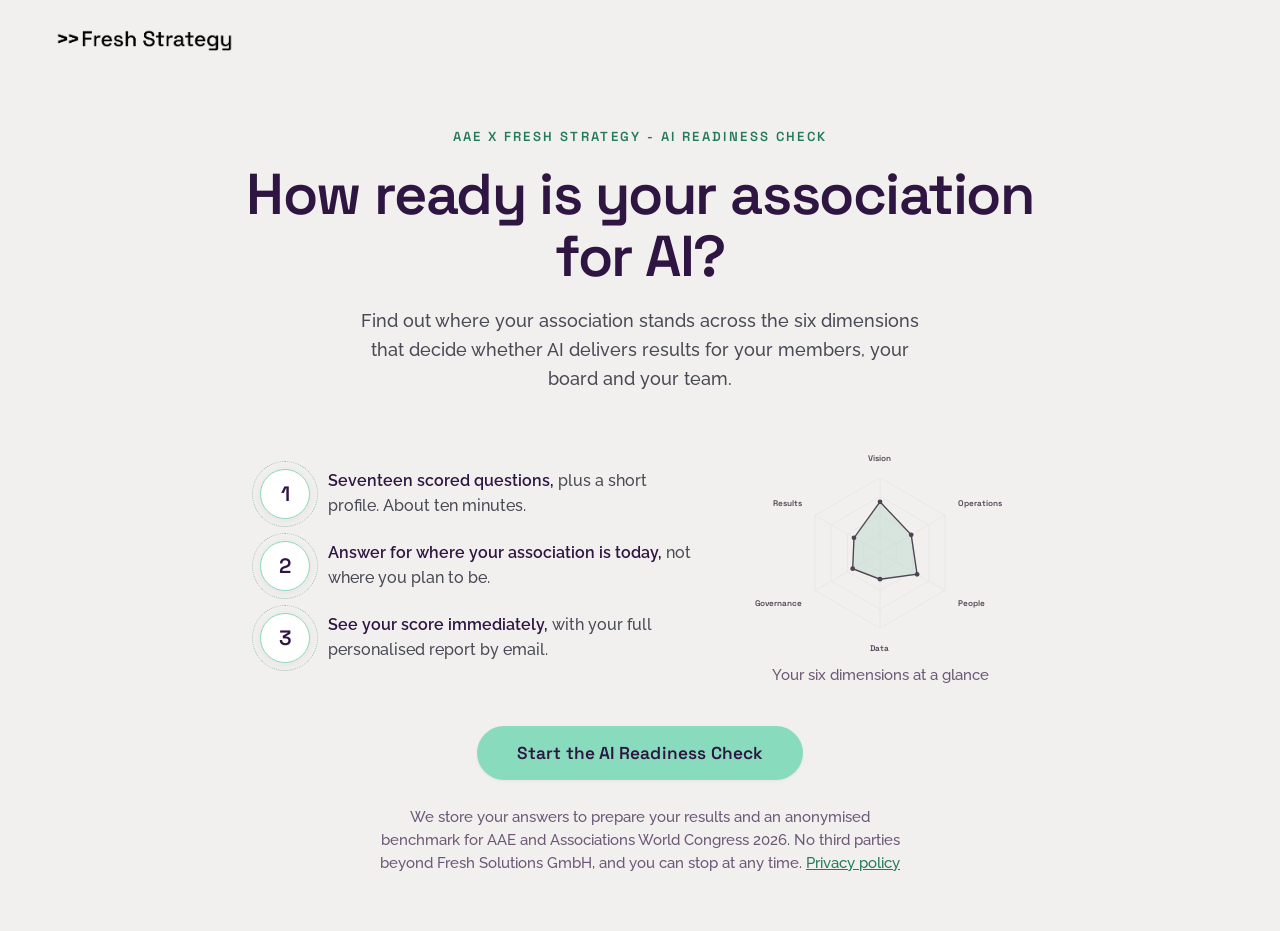
==== index.html @ 65f236a8 "Deploy: AAE AI Readiness Check at /associations/ on assessment.freshstrategy.ai Co-Authored-By: Clau" ====
<!DOCTYPE html>
<html lang="en">
<head>
<meta charset="UTF-8">
<meta name="viewport" content="width=device-width, initial-scale=1.0">
<meta name="robots" content="noindex">
<title>Fresh Strategy - AI Readiness</title>
<script>location.replace("/associations/");</script>
<meta http-equiv="refresh" content="0; url=/associations/">
</head>
<body>
<p>Redirecting to the <a href="/associations/">AI Readiness Check</a>...</p>
</body>
</html>
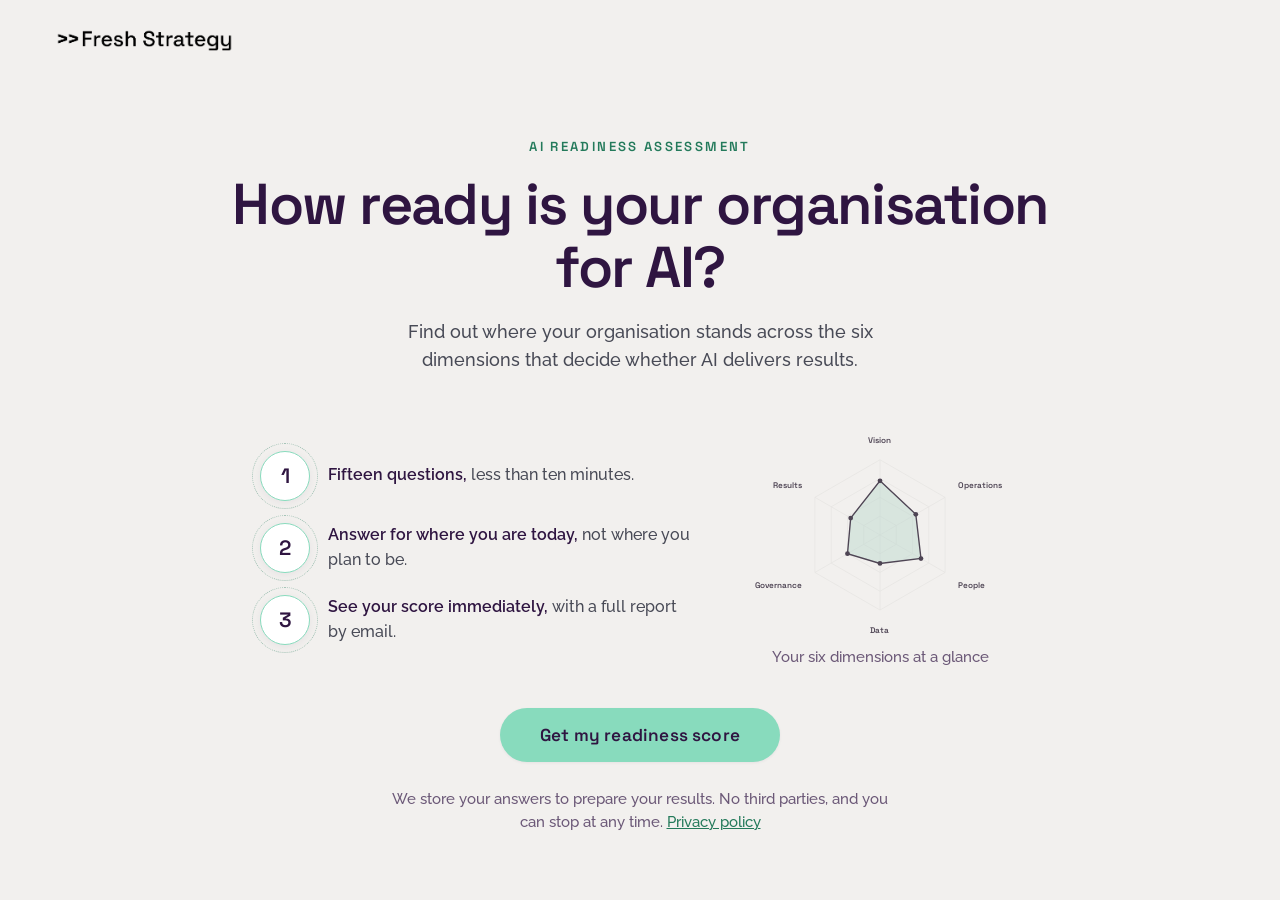
==== commit b54ebea0: "Business AI Readiness takes .ai root; AAE stays at /associations/ Replaces the interim root redirect" ====
--- a/index.html
+++ b/index.html
@@ -3,12 +3,116 @@
 <head>
 <meta charset="UTF-8">
 <meta name="viewport" content="width=device-width, initial-scale=1.0">
-<meta name="robots" content="noindex">
-<title>Fresh Strategy - AI Readiness</title>
-<script>location.replace("/associations/");</script>
-<meta http-equiv="refresh" content="0; url=/associations/">
+<title>AI Readiness Assessment - Fresh Strategy</title>
+<link rel="icon" href="data:image/svg+xml,%3Csvg xmlns='http://www.w3.org/2000/svg' viewBox='0 0 64 64'%3E%3Ccircle cx='32' cy='32' r='30' fill='%232F1541'/%3E%3Ctext x='32' y='42' font-family='Helvetica,Arial,sans-serif' font-size='26' font-weight='700' text-anchor='middle' fill='%2388DBBD'%3EAI%3C/text%3E%3C/svg%3E">
+<meta name="description" content="Find out where your organisation stands across the six dimensions that decide whether AI delivers results. Fifteen questions, with a full report by email.">
+<meta property="og:type" content="website">
+<meta property="og:site_name" content="Fresh Strategy &amp; AI Solutions">
+<meta property="og:url" content="https://assessment.freshstrategy.ai/">
+<meta property="og:title" content="AI Readiness Assessment - Fresh Strategy">
+<meta property="og:description" content="Find out where your organisation stands across the six dimensions that decide whether AI delivers results. Fifteen questions, with a full report by email.">
+<meta property="og:image" content="https://assessment.freshstrategy.ai/og-image.png">
+<meta property="og:image:width" content="1200">
+<meta property="og:image:height" content="630">
+<meta name="twitter:card" content="summary_large_image">
+<meta name="twitter:title" content="AI Readiness Assessment - Fresh Strategy">
+<meta name="twitter:description" content="Find out where your organisation stands across the six dimensions that decide whether AI delivers results. Fifteen questions, with a full report by email.">
+<meta name="twitter:image" content="https://assessment.freshstrategy.ai/og-image.png">
+<link rel="preconnect" href="https://fonts.googleapis.com">
+<link rel="preconnect" href="https://fonts.gstatic.com" crossorigin>
+<link href="https://fonts.googleapis.com/css2?family=Space+Grotesk:wght@400;500;600;700&family=Raleway:wght@400;500;600&display=swap" rel="stylesheet">
+<link rel="stylesheet" href="style.css">
 </head>
 <body>
-<p>Redirecting to the <a href="/associations/">AI Readiness Check</a>...</p>
+
+<div class="app" id="app">
+
+  <!-- ============ INTRO SCREEN ============ -->
+  <section class="screen screen--intro" id="intro">
+    <header class="topbar">
+      <img class="brand-logo" src="logo.png" alt="Fresh Strategy &amp; AI Solutions">
+    </header>
+    <div class="intro-inner">
+      <p class="eyebrow">AI Readiness Assessment</p>
+      <h1>How ready is your organisation for AI?</h1>
+      <p class="lede">Find out where your organisation stands across the six dimensions
+        that decide whether AI delivers results.</p>
+
+      <div class="intro-columns">
+        <div class="expect">
+          <div class="expect-item">
+            <div class="expect-num" aria-hidden="true">1</div>
+            <p><b>Fifteen questions,</b> less than ten minutes.</p>
+          </div>
+          <div class="expect-item">
+            <div class="expect-num" aria-hidden="true">2</div>
+            <p><b>Answer for where you are today,</b> not where you plan to be.</p>
+          </div>
+          <div class="expect-item">
+            <div class="expect-num" aria-hidden="true">3</div>
+            <p><b>See your score immediately,</b> with a full report by email.</p>
+          </div>
+        </div>
+
+        <div class="intro-preview" aria-hidden="true">
+          <div class="intro-preview-chart" id="introRadar"></div>
+          <p class="intro-preview-caption">Your six dimensions at a glance</p>
+        </div>
+      </div>
+
+      <button class="btn btn--primary btn--lg" id="startBtn">Get my readiness score</button>
+      <p class="fineprint">We store your answers to prepare your results. No third parties,
+        and you can stop at any time. <a href="https://www.freshstrategy.ai/privacy-policy" target="_blank" rel="noopener">Privacy policy</a></p>
+    </div>
+  </section>
+
+  <!-- ============ WIZARD SCREEN ============ -->
+  <section class="screen screen--wizard" id="wizard" hidden>
+    <header class="topbar topbar--wizard">
+      <img class="brand-logo" src="logo.png" alt="Fresh Strategy &amp; AI Solutions">
+      <div class="topbar-progress">
+        <span id="progressLabel" class="topbar-progress-label"></span>
+      </div>
+    </header>
+
+    <div class="wizard-body">
+      <!-- Left section stepper -->
+      <nav class="stepper" id="stepper" aria-label="Assessment sections"></nav>
+
+      <!-- Question stage -->
+      <main class="stage">
+        <div class="progress-track" aria-hidden="true"><div class="progress-fill" id="progressFill"></div></div>
+
+        <div class="qcard" id="qcard">
+          <div class="qcard-head">
+            <span class="qcard-index" id="qIndex"></span>
+            <h1 class="qcard-stem" id="qStem"></h1>
+          </div>
+          <p class="qcard-hint" id="qHint"></p>
+        </div>
+
+        <div class="answers" id="answers"></div>
+
+        <div class="nav-row">
+          <button class="navbtn" id="prevBtn" aria-label="Previous">
+            <svg viewBox="0 0 24 24" width="22" height="22" fill="none" stroke="currentColor" stroke-width="2.2" stroke-linecap="round" stroke-linejoin="round"><polyline points="15 18 9 12 15 6"></polyline></svg>
+          </button>
+          <button class="btn btn--primary" id="nextBtn" disabled>Next</button>
+        </div>
+      </main>
+    </div>
+  </section>
+
+  <!-- ============ RESULTS SCREEN ============ -->
+  <section class="screen screen--results" id="results" hidden>
+    <header class="topbar">
+      <img class="brand-logo" src="logo.png" alt="Fresh Strategy &amp; AI Solutions">
+    </header>
+    <div class="results-inner" id="resultsInner"></div>
+  </section>
+
+</div>
+
+<script src="script.js"></script>
 </body>
 </html>
--- a/style.css
+++ b/style.css
@@ -0,0 +1,402 @@
+/* ============================================================
+   AI Readiness Assessment — Fresh Strategy front end
+   White / corporate look. Space Grotesk + Raleway.
+   ============================================================ */
+
+:root {
+  --mint:      #88DBBD;
+  --purple:    #2F1541;
+  --charcoal:  #484A56;
+  --off-white: #F2F0EE;
+  --white:     #FFFFFF;
+  --green:     #4EC9A2; /* deep mint — hover/active accent, same spectrum as --mint */
+  --line:      #E4E0DA;
+
+  --mint-soft: #E7F6EF;
+  --mint-text: #247A5B; /* darkened mint for TEXT on light bg — 4.61:1 on --off-white, WCAG AA for small text */
+  --purple-70: #6B5877;
+  --shadow-sm: 0 1px 3px rgba(47,21,65,0.06);
+  --shadow-md: 0 6px 24px rgba(47,21,65,0.08);
+  --shadow-lg: 0 18px 48px rgba(47,21,65,0.12);
+  --radius:    14px;
+  --radius-sm: 10px;
+
+  --stepper-w: 264px;
+}
+
+* { box-sizing: border-box; }
+
+html, body {
+  margin: 0;
+  padding: 0;
+  background: var(--off-white);
+  color: var(--charcoal);
+  font-family: 'Raleway', 'Helvetica Neue', Arial, sans-serif;
+  font-weight: 500;
+  -webkit-font-smoothing: antialiased;
+  text-rendering: optimizeLegibility;
+}
+
+h1, h2, h3, .eyebrow, .btn, .qcard-index {
+  font-family: 'Space Grotesk', 'Helvetica Neue', Arial, sans-serif;
+}
+
+.app { min-height: 100vh; display: flex; flex-direction: column; }
+[hidden] { display: none !important; }
+
+/* ---------- Top bar / brand ---------- */
+.topbar {
+  display: flex; align-items: center; justify-content: space-between;
+  padding: clamp(16px, 3vw, 28px) clamp(20px, 5vw, 56px);
+}
+.brand-logo { height: 24px; width: auto; display: block; }
+
+/* ---------- Buttons ---------- */
+.btn {
+  display: inline-block;
+  font-weight: 600; font-size: 1rem; letter-spacing: 0.01em;
+  border: none; border-radius: 999px; cursor: pointer; text-decoration: none;
+  padding: 13px 30px; transition: transform .12s ease, background .15s ease, box-shadow .15s ease;
+}
+.btn--primary { background: var(--mint); color: var(--purple); box-shadow: var(--shadow-sm); }
+.btn--primary:hover:not(:disabled) { background: var(--green); transform: translateY(-1px); }
+/* disabled = hollow grey outline, nothing like the solid mint enabled state (audit 2026-07-09 #6);
+   inset shadow instead of a border so the button doesn't change size when it enables */
+.btn--primary:disabled {
+  background: var(--off-white); color: #98939F;
+  box-shadow: inset 0 0 0 1.5px var(--line); cursor: not-allowed;
+}
+.btn--lg { padding: 16px 40px; font-size: 1.08rem; }
+.btn--ghost {
+  background: transparent; color: var(--purple);
+  border: 1.5px solid var(--line);
+}
+.btn--ghost:hover { border-color: var(--mint); }
+
+/* keyboard focus — match the branded input treatment (inputs get mint box-shadow) */
+.answer:focus-visible, .btn:focus-visible, .navbtn:focus-visible {
+  outline: 3px solid var(--mint); outline-offset: 2px;
+}
+
+/* ============================================================
+   INTRO SCREEN
+   ============================================================ */
+.screen--intro { flex: 1; display: flex; flex-direction: column; }
+.intro-inner {
+  flex: 1; display: flex; flex-direction: column; align-items: center; justify-content: center;
+  text-align: center;
+  padding: clamp(24px, 4vw, 48px) 24px clamp(40px, 6vw, 56px);
+  max-width: 880px; margin: 0 auto; width: 100%;
+}
+.eyebrow {
+  text-transform: uppercase; letter-spacing: 0.18em; font-size: 0.82rem;
+  font-weight: 600; color: var(--mint-text); margin: 0 0 18px;
+}
+.intro-inner h1 {
+  font-size: clamp(2.1rem, 5vw, 3.6rem); line-height: 1.08; letter-spacing: -0.025em;
+  color: var(--purple); margin: 0 0 20px; font-weight: 600;
+}
+.lede {
+  font-size: clamp(1rem, 1.4vw, 1.13rem); line-height: 1.6; max-width: 560px;
+  margin: 0 0 clamp(40px, 6vw, 52px);
+}
+
+/* Two columns: expectations left, greyscale radar preview right (approved mock 2026-07-09) */
+.intro-columns {
+  display: grid; grid-template-columns: 1fr 280px; gap: 44px;
+  align-items: center; width: 100%; max-width: 760px;
+  margin: 0 0 clamp(28px, 4vw, 40px); text-align: left;
+}
+.intro-columns .expect {
+  display: flex; flex-direction: column; gap: 22px;
+  max-width: none; margin: 0;
+}
+.intro-columns .expect-item { display: flex; align-items: center; gap: 18px; text-align: left; }
+.intro-columns .expect-num { flex-shrink: 0; margin-bottom: 0; width: 50px; height: 50px; font-size: 1.3rem; }
+.intro-columns .expect-item p { margin: 0; max-width: none; }
+
+.intro-preview { text-align: center; }
+.intro-preview-chart svg { display: block; width: 100%; height: auto; filter: grayscale(0.55) opacity(0.8); }
+.intro-preview-caption {
+  font-size: 15px; color: var(--purple-70); line-height: 1.4;
+  margin: 4px 0 0; white-space: nowrap; text-align: center;
+}
+
+.expect {
+  display: grid; grid-template-columns: repeat(3, 1fr); gap: 28px;
+  width: 100%; max-width: 820px; margin: 0 0 clamp(40px, 6vw, 52px);
+}
+.expect-item { text-align: center; }
+.expect-num {
+  font-family: 'Space Grotesk', 'Helvetica Neue', Arial, sans-serif;
+  display: inline-flex; align-items: center; justify-content: center;
+  width: 58px; height: 58px; border-radius: 50%;
+  background: var(--white); border: 1.5px solid var(--mint);
+  color: var(--purple); font-size: 1.5rem; font-weight: 600;
+  margin-bottom: 14px; position: relative;
+  box-shadow: 0 2px 10px rgba(47, 21, 65, 0.06);
+}
+.expect-num::after {
+  content: ''; position: absolute; inset: -9px; border-radius: 50%;
+  border: 1px dotted rgba(36, 122, 91, 0.4);
+}
+.expect-item p { font-size: 1rem; line-height: 1.55; color: var(--charcoal); max-width: 240px; margin: 0 auto; }
+.expect-item p b { color: var(--purple); font-weight: 600; }
+
+.fineprint {
+  font-size: 0.95rem; color: var(--purple-70);
+  max-width: 520px; line-height: 1.5; margin: 26px 0 0;
+}
+.fineprint a { color: var(--mint-text); }
+
+/* ============================================================
+   WIZARD SCREEN
+   ============================================================ */
+.screen--wizard { flex: 1; display: flex; flex-direction: column; }
+.topbar--wizard { border-bottom: 1px solid var(--line); }
+.topbar-progress-label { font-size: 0.82rem; color: var(--purple-70); font-weight: 500; letter-spacing: 0.03em; }
+
+.wizard-body {
+  flex: 1; display: grid; grid-template-columns: var(--stepper-w) 1fr;
+  max-width: 1160px; margin: 0 auto; width: 100%;
+}
+
+/* ---------- Left section stepper ---------- */
+.stepper {
+  padding: clamp(32px, 4vw, 56px) 28px; position: relative;
+}
+.step-item {
+  display: flex; align-items: center; gap: 14px;
+  padding: 11px 0; position: relative; color: var(--purple-70);
+  font-size: 0.95rem; font-weight: 500;
+}
+.step-item::before { /* connector line */
+  content: ""; position: absolute; left: 6px; top: 30px; bottom: -11px;
+  width: 2px; background: var(--line);
+}
+.step-item:last-child::before { display: none; }
+.step-dot {
+  width: 14px; height: 14px; border-radius: 50%; flex: none;
+  background: var(--white); border: 2px solid var(--line); z-index: 1;
+  transition: all .2s ease;
+}
+.step-item.is-done { color: var(--charcoal); }
+.step-item.is-done .step-dot { background: var(--mint); border-color: var(--mint); }
+.step-item.is-active { color: var(--purple); font-weight: 600; }
+.step-item.is-active .step-dot {
+  background: var(--purple); border-color: var(--purple);
+  box-shadow: 0 0 0 4px var(--mint-soft);
+}
+
+/* ---------- Question stage ---------- */
+.stage {
+  padding: clamp(24px, 4vw, 52px) clamp(20px, 4vw, 56px) 64px;
+  max-width: 760px;
+}
+.progress-track {
+  height: 5px; border-radius: 999px; background: var(--line);
+  overflow: hidden; margin-bottom: clamp(28px, 4vw, 44px);
+}
+.progress-fill {
+  height: 100%; width: 0%; border-radius: 999px;
+  background: linear-gradient(90deg, var(--mint), var(--green));
+  transition: width .35s cubic-bezier(.4,0,.2,1);
+}
+
+.qcard { margin-bottom: 26px; }
+.qcard-head { display: flex; gap: 16px; align-items: flex-start; }
+.qcard-index {
+  font-size: 0.95rem; font-weight: 700; color: var(--mint-text);
+  background: var(--mint-soft); border-radius: 8px;
+  padding: 4px 10px; margin-top: 6px; flex: none;
+}
+.qcard-index:empty { display: none; }
+.qcard-stem {
+  font-size: clamp(1.35rem, 3vw, 1.85rem); line-height: 1.2; letter-spacing: -0.02em;
+  color: var(--purple); margin: 0; font-weight: 600;
+}
+.qcard-hint { margin: 12px 0 0 0; color: var(--purple-70); font-size: 0.95rem; }
+.qcard-hint a { color: inherit; text-decoration: underline; text-underline-offset: 2px; }
+.qcard-hint a:hover { color: var(--purple); }
+
+/* ---------- Answer cards ---------- */
+.answers { display: flex; flex-direction: column; gap: 12px; }
+.answers--grid { display: grid; grid-template-columns: 1fr 1fr; gap: 12px; }
+
+.answer {
+  display: flex; align-items: center; gap: 14px;
+  text-align: left; width: 100%;
+  background: var(--white); border: 1.5px solid var(--line);
+  border-radius: var(--radius-sm); padding: 16px 18px;
+  cursor: pointer; font-family: inherit; font-size: 1rem; color: var(--charcoal);
+  transition: border-color .15s ease, box-shadow .15s ease, transform .1s ease, background .15s ease;
+}
+.answer:hover { border-color: var(--green); box-shadow: var(--shadow-sm); }
+.answer.is-selected {
+  border-color: var(--mint); background: var(--mint-soft);
+  box-shadow: 0 0 0 1px var(--mint);
+}
+.answer-text { flex: 1; line-height: 1.4; }
+.answer-tick {
+  flex: none; width: 22px; height: 22px; border-radius: 50%;
+  border: 2px solid var(--line); display: flex; align-items: center; justify-content: center;
+  color: var(--white); transition: all .15s ease;
+}
+.answer.is-selected .answer-tick { background: var(--mint); border-color: var(--mint); }
+
+/* ---------- Contact form ---------- */
+.contact-grid { display: grid; grid-template-columns: 1fr 1fr; gap: 16px; }
+.field { display: flex; flex-direction: column; gap: 7px; }
+.field--full { grid-column: 1 / -1; }
+.field label { font-size: 0.9rem; font-weight: 600; color: var(--purple); }
+.field input {
+  font-family: inherit; font-size: 1rem; color: var(--charcoal);
+  background: var(--white); border: 1.5px solid var(--line); border-radius: var(--radius-sm);
+  padding: 13px 15px; transition: border-color .15s ease, box-shadow .15s ease;
+}
+.field input:focus { outline: none; border-color: var(--mint); box-shadow: 0 0 0 3px var(--mint-soft); }
+.field input:hover { border-color: #cfc9c0; }
+.field-error { font-size: 0.78rem; color: #b4462f; min-height: 0; }
+.field-suggest { font-size: 0.82rem; color: var(--purple-70); }
+.suggest-btn {
+  font-family: inherit; font-size: inherit; font-weight: 600;
+  color: var(--purple); background: none; border: none; padding: 0;
+  text-decoration: underline; text-underline-offset: 2px; cursor: pointer;
+}
+.suggest-btn:hover { color: var(--charcoal); }
+.suggest-dismiss {
+  font-family: inherit; font-size: inherit; color: var(--purple-70);
+  background: none; border: none; padding: 0 0 0 6px;
+  text-decoration: underline; text-underline-offset: 2px; cursor: pointer;
+}
+.suggest-dismiss:hover { color: var(--charcoal); }
+
+/* ---------- Nav row ---------- */
+.nav-row { display: flex; align-items: center; gap: 16px; margin-top: 34px; }
+.navbtn {
+  width: 48px; height: 48px; border-radius: 50%;
+  border: 1.5px solid var(--line); background: var(--white); color: var(--purple);
+  display: flex; align-items: center; justify-content: center; cursor: pointer;
+  transition: all .15s ease;
+}
+.navbtn:hover:not(:disabled) { border-color: var(--mint); color: var(--purple); }
+.navbtn:disabled { opacity: 0.4; cursor: not-allowed; }
+.nav-row .btn--primary { margin-left: auto; min-width: 130px; }
+
+/* ============================================================
+   RESULTS SCREEN
+   ============================================================ */
+.screen--results { flex: 1; }
+.results-inner {
+  max-width: 940px; margin: 0 auto; width: 100%;
+  padding: clamp(8px, 2vw, 24px) clamp(20px, 5vw, 56px) 80px;
+}
+.result-hero { text-align: center; padding: clamp(12px, 3vw, 28px) 0 clamp(24px, 4vw, 40px); }
+.result-eyebrow { text-transform: uppercase; letter-spacing: 0.18em; font-size: 0.82rem; font-weight: 600; color: var(--mint-text); margin: 0 0 14px; }
+.result-tier-name {
+  font-size: clamp(2rem, 6vw, 3.4rem); color: var(--purple); margin: 0 0 6px;
+  font-weight: 600; letter-spacing: -0.025em;
+}
+.result-score-line { font-size: 1.05rem; color: var(--purple-70); margin: 4px 0 0; }
+.result-score-line b {
+  display: block; color: var(--purple);
+  font-family: 'Space Grotesk', 'Helvetica Neue', Arial, sans-serif;
+  font-size: clamp(3rem, 9vw, 4.6rem); font-weight: 700; line-height: 1.05;
+  letter-spacing: -0.02em; margin: 2px auto 4px;
+}
+.result-discuss { margin: 10px 0 0; font-size: 0.95rem; }
+.result-discuss a { color: var(--purple); font-weight: 600; text-decoration: underline; text-underline-offset: 3px; }
+.result-discuss a:hover { color: var(--mint-text); }
+.result-blurb { max-width: 40em; margin: 20px auto 0; font-size: 1.06rem; line-height: 1.6; }
+
+.result-gauge { display: flex; justify-content: center; margin: 8px 0 4px; }
+
+.result-panel {
+  background: var(--white); border: 1px solid var(--line); border-radius: var(--radius);
+  box-shadow: var(--shadow-md); padding: clamp(22px, 4vw, 38px);
+  margin-top: 26px;
+}
+.result-panel h2 {
+  font-size: 1.28rem; color: var(--purple); margin: 0 0 20px; font-weight: 600; letter-spacing: -0.01em;
+}
+.result-cols { display: grid; grid-template-columns: 300px 1fr; gap: clamp(24px, 4vw, 44px); align-items: center; }
+.radar-wrap { display: flex; justify-content: center; }
+.radar-wrap svg { width: 100%; max-width: 300px; height: auto; }
+
+.dim-bars { display: flex; flex-direction: column; gap: 15px; }
+.dim-bar-row { display: grid; grid-template-columns: 1fr; gap: 6px; }
+.dim-bar-top { display: flex; justify-content: space-between; align-items: baseline; }
+.dim-bar-name { font-weight: 600; color: var(--purple); font-size: 0.95rem; }
+.dim-bar-pct { font-size: 0.85rem; color: var(--purple-70); font-family: 'Space Grotesk', sans-serif; font-weight: 500; }
+.dim-bar-track { height: 8px; background: var(--off-white); border-radius: 999px; overflow: hidden; }
+.dim-bar-fill { height: 100%; border-radius: 999px; background: var(--mint); transition: width .6s ease; }
+.dim-bar-row.is-weak .dim-bar-fill { background: linear-gradient(90deg, var(--mint), var(--green)); }
+.dim-bar-row.is-weak .dim-bar-name::after {
+  content: "Focus here"; font-family: 'Space Grotesk', sans-serif; font-size: 0.64rem; font-weight: 600;
+  text-transform: uppercase; letter-spacing: 0.06em; color: var(--purple);
+  background: var(--mint-soft); border-radius: 5px; padding: 2px 7px; margin-left: 10px; vertical-align: middle;
+}
+
+.focus-block { margin-top: 22px; padding-top: 22px; border-top: 1px solid var(--line); }
+.focus-block h3 { font-family: 'Space Grotesk', sans-serif; color: var(--purple); font-size: 1.02rem; margin: 0 0 8px; }
+.focus-block p { margin: 0; line-height: 1.6; }
+
+.result-cta {
+  text-align: center; margin-top: 34px; padding: clamp(26px, 4vw, 40px);
+  background: var(--purple); border-radius: var(--radius); color: var(--white);
+}
+.result-cta h2 { color: var(--white); font-size: clamp(1.3rem, 3vw, 1.7rem); margin: 0 0 10px; }
+.result-cta p { color: rgba(255,255,255,0.82); max-width: 34em; margin: 0 auto 22px; line-height: 1.6; }
+.result-cta .btn--primary { background: var(--mint); }
+.result-cta .btn--primary:hover { background: var(--green); }
+.result-foot { text-align: center; margin-top: 26px; }
+.result-foot button { background: none; border: none; color: var(--purple-70); cursor: pointer; font-family: inherit; font-size: 0.94rem; text-decoration: underline; }
+.submit-note { text-align: center; font-size: 0.97rem; color: var(--purple-70); margin-top: 18px; }
+/* confirmation lives in the hero (audit 2026-07-09 #5): close the contact gate's promise where it's read */
+.result-hero .submit-note { max-width: 40em; margin: 14px auto 0; }
+
+/* ============================================================
+   RESPONSIVE
+   ============================================================ */
+@media (max-width: 700px) {
+  .expect { grid-template-columns: 1fr; gap: 24px; }
+  .expect-item { display: flex; align-items: center; gap: 18px; text-align: left; }
+  .expect-num { flex-shrink: 0; margin-bottom: 0; width: 50px; height: 50px; font-size: 1.3rem; }
+  .expect-item p { margin: 0; max-width: none; }
+}
+
+@media (max-width: 860px) {
+  /* Intro: dissolve the grid so the radar preview drops below the CTA
+     and the button stays above the fold on small screens */
+  .intro-columns { display: contents; }
+  .intro-columns .expect { max-width: 480px; margin: 0 0 clamp(28px, 4vw, 40px); }
+  .intro-preview { max-width: 250px; margin: 26px auto 0; order: 1; }
+
+  .wizard-body { grid-template-columns: 1fr; max-width: 640px; }
+  /* Stepper collapses to a slim horizontal strip */
+  .stepper {
+    display: flex; gap: 8px; overflow-x: auto; padding: 16px 20px;
+    border-bottom: 1px solid var(--line); -webkit-overflow-scrolling: touch;
+  }
+  .step-item { padding: 6px 0; white-space: nowrap; font-size: 0.82rem; gap: 8px; }
+  .step-item::before { display: none; }
+  .step-item .step-name { display: none; }
+  .step-item.is-active .step-name { display: inline; }
+  .step-dot { width: 11px; height: 11px; }
+
+  .result-cols { grid-template-columns: 1fr; }
+  .radar-wrap { margin-bottom: 6px; }
+}
+
+@media (max-width: 560px) {
+  .answers--grid { grid-template-columns: 1fr; }
+  .contact-grid { grid-template-columns: 1fr; }
+  .answer { padding: 14px; gap: 10px; }
+  .qcard-head { gap: 10px; }
+}
+
+@media (prefers-reduced-motion: reduce) {
+  .progress-fill, .dim-bar-fill, .btn, .answer, .navbtn, .step-dot, .answer-tick {
+    transition: none;
+  }
+}
